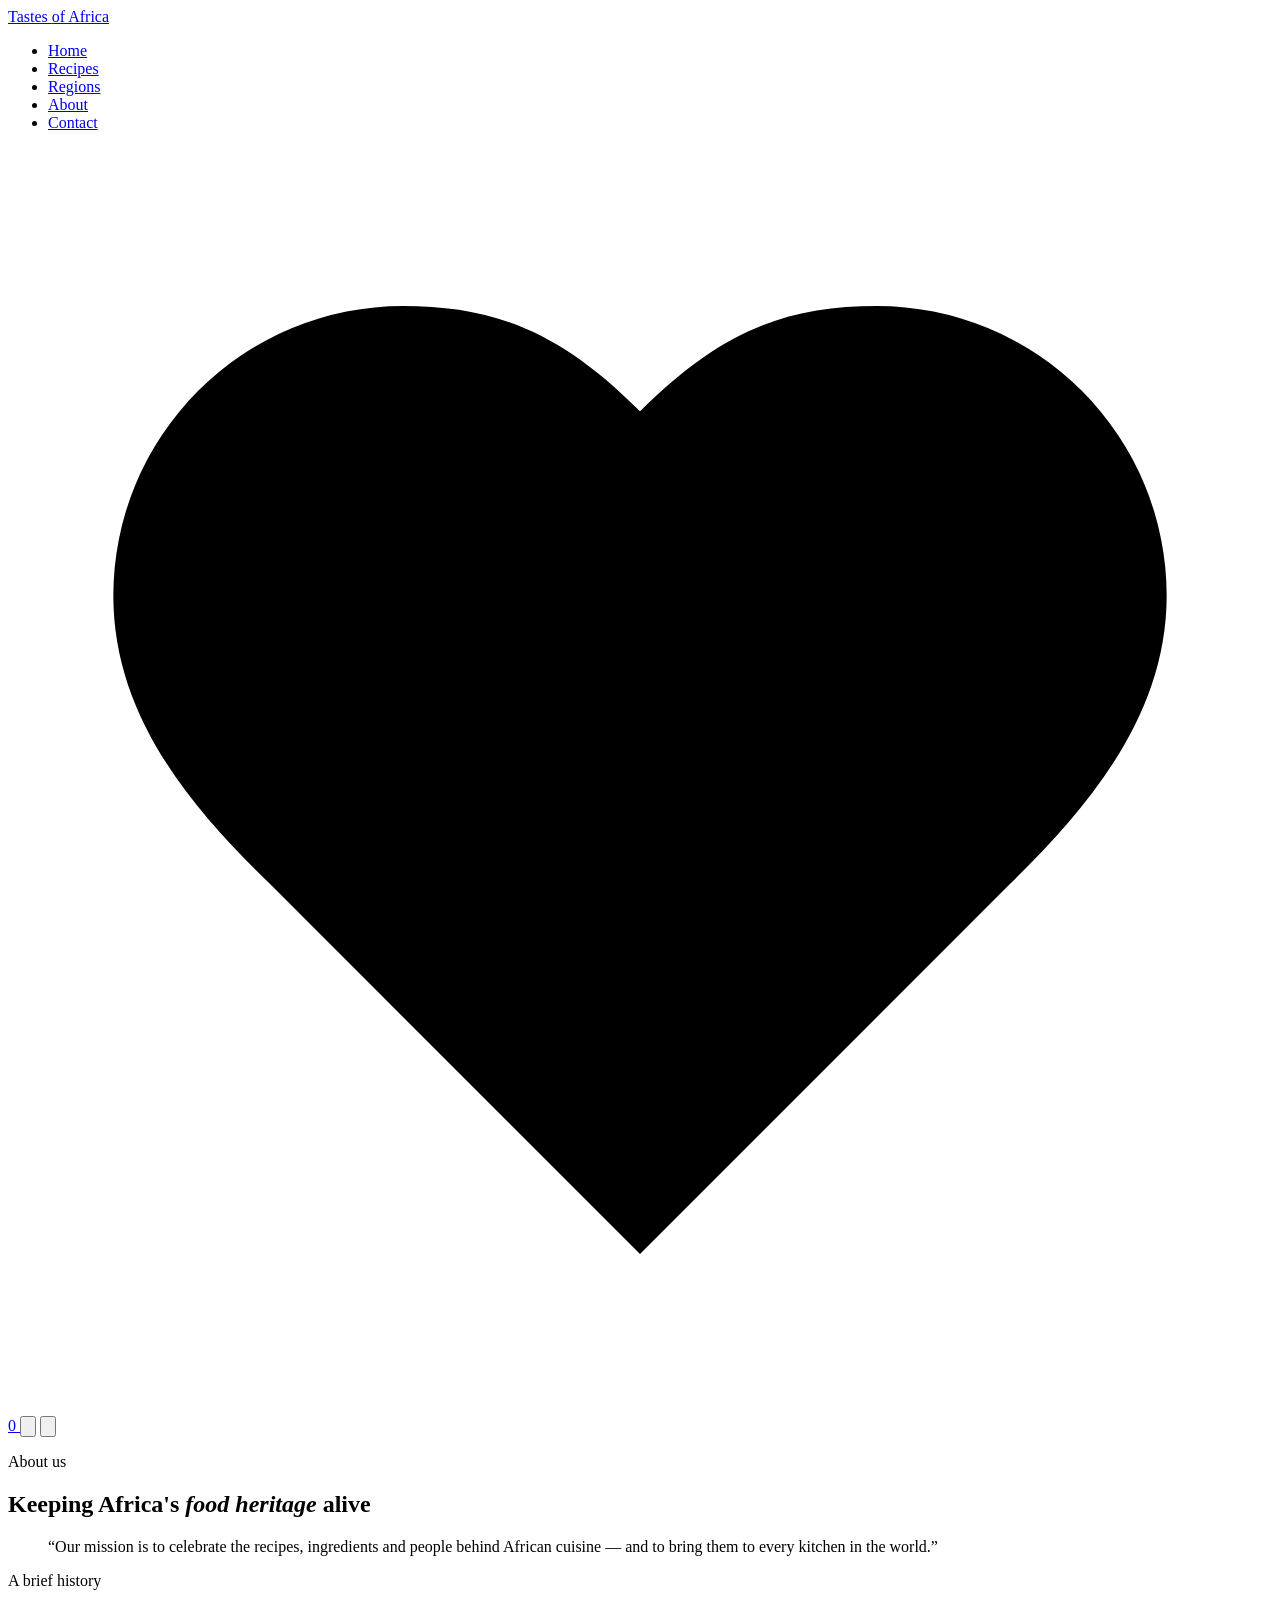
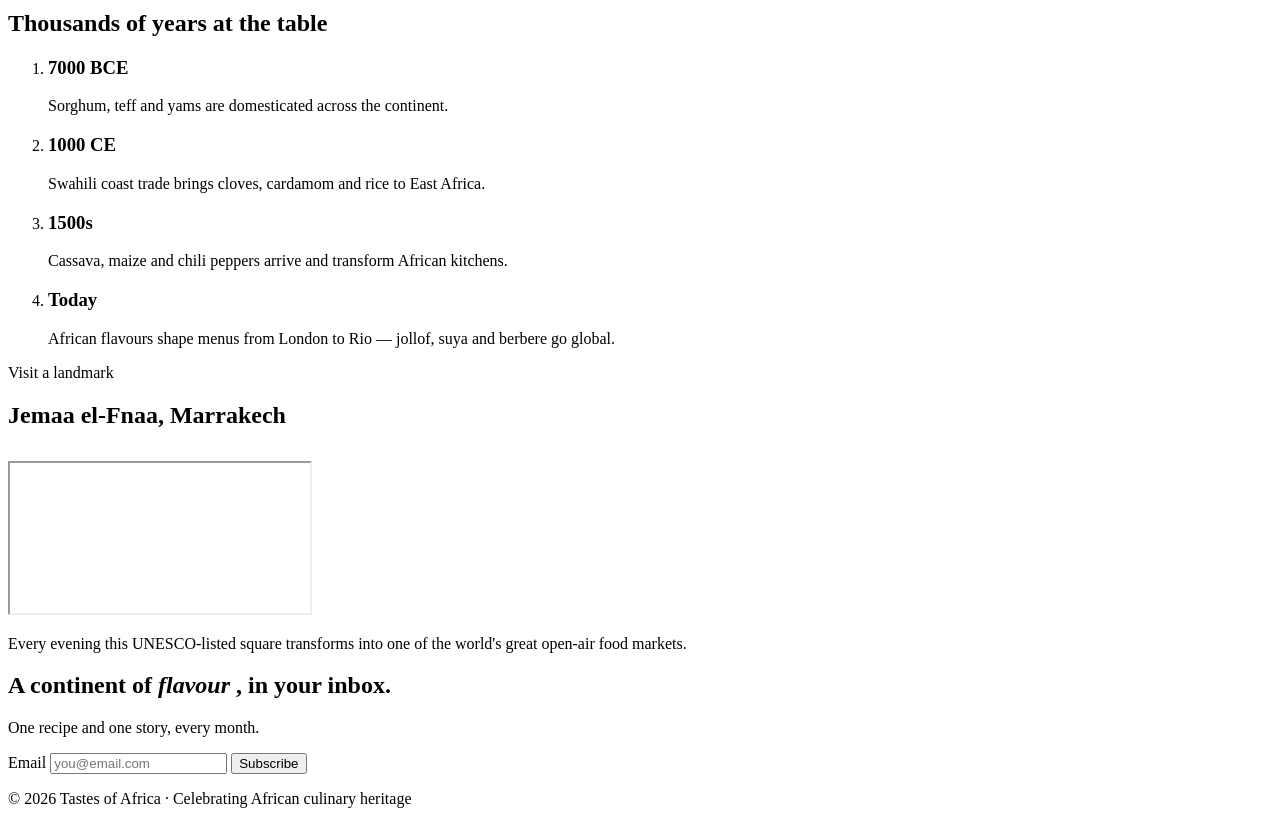
==== about.html @ 4730d207 "add about page" ====
<!doctype html>
<html lang="en">
  <head>
    <meta charset="utf-8" />
    <meta name="viewport" content="width=device-width, initial-scale=1" />
    <title>About Us — Tastes of Africa</title>
    <meta
      name="description"
      content="Our mission to celebrate and preserve African food heritage."
    />
    <link rel="preconnect" href="https://fonts.googleapis.com" />
    <link rel="preconnect" href="https://fonts.gstatic.com" crossorigin />
    <link
      href="https://fonts.googleapis.com/css2?family=Fraunces:ital,opsz,wght@0,9..144,400;0,9..144,600;1,9..144,400&family=Manrope:wght@400;600;700&display=swap"
      rel="stylesheet"
    />
    <link rel="stylesheet" href="css/styles.css" />
    <script>
      try {
        document.documentElement.dataset.theme = localStorage.getItem("toa-theme") || "dark";
      } catch (e) {
        document.documentElement.dataset.theme = "dark";
      }
    </script>
    <script src="js/script.js" defer></script>
  </head>
  <body>
    <header class="site-header">
      <nav class="wrap nav" aria-label="Main navigation">
        <a class="logo" href="index.html">
          Tastes
          <span class="gold">of Africa</span>
        </a>
        <ul class="links">
          <li><a href="index.html">Home</a></li>
          <li><a href="recipes.html">Recipes</a></li>
          <li><a href="regions.html">Regions</a></li>
          <li><a href="about.html" aria-current="page">About</a></li>
          <li><a href="contact.html">Contact</a></li>
        </ul>
        <div class="tools">
          <a class="favpill" href="recipes.html" aria-label="Favorites">
            <span class="heart">
              <svg class="ico filled" viewBox="0 0 24 24" aria-hidden="true">
                <path
                  d="M19 14c1.49-1.46 3-3.21 3-5.5A5.5 5.5 0 0 0 16.5 3c-1.76 0-3 .5-4.5 2-1.5-1.5-2.74-2-4.5-2A5.5 5.5 0 0 0 2 8.5c0 2.3 1.5 4.05 3 5.5l7 7Z"
                />
              </svg>
            </span>
            <span class="fav-count">0</span>
          </a>
          <button
            class="icon-btn"
            id="theme-toggle"
            type="button"
            aria-label="Switch to light mode"
          >
            <svg class="ico" viewBox="0 0 24 24" aria-hidden="true">
              <circle cx="12" cy="12" r="4" />
              <path d="M12 2v2" />
              <path d="M12 20v2" />
              <path d="m4.93 4.93 1.41 1.41" />
              <path d="m17.66 17.66 1.41 1.41" />
              <path d="M2 12h2" />
              <path d="M20 12h2" />
              <path d="m6.34 17.66-1.41 1.41" />
              <path d="m19.07 4.93-1.41 1.41" />
            </svg>
          </button>
          <button
            class="icon-btn"
            id="menu-btn"
            type="button"
            aria-expanded="false"
            aria-controls="mobile-nav"
            aria-label="Toggle menu"
          >
            <svg class="ico" viewBox="0 0 24 24" aria-hidden="true">
              <line x1="4" x2="20" y1="12" y2="12" />
              <line x1="4" x2="20" y1="6" y2="6" />
              <line x1="4" x2="20" y1="18" y2="18" />
            </svg>
          </button>
        </div>
      </nav>
      <ul class="mobile-nav" id="mobile-nav" hidden>
        <li><a href="index.html">Home</a></li>
        <li><a href="recipes.html">Recipes</a></li>
        <li><a href="regions.html">Regions</a></li>
        <li><a href="about.html">About</a></li>
        <li><a href="contact.html">Contact</a></li>
      </ul>
    </header>
    <main>
      <section class="wrap page-hero">
        <p class="eyebrow fade-up">About us</p>
        <h1 class="fade-up">
          Keeping Africa's
          <em class="gold">food heritage</em>
          alive
        </h1>
      </section>
      <section class="wrap">
        <blockquote class="mission">
          “Our mission is to celebrate the recipes, ingredients and people behind African cuisine —
          and to bring them to every kitchen in the world.”
        </blockquote>
      </section>
      <section class="wrap about-grid">
        <div>
          <p class="eyebrow">A brief history</p>
          <h2>Thousands of years at the table</h2>
          <ol class="timeline">
            <li>
              <h3>7000 BCE</h3>
              <p>Sorghum, teff and yams are domesticated across the continent.</p>
            </li>
            <li>
              <h3>1000 CE</h3>
              <p>Swahili coast trade brings cloves, cardamom and rice to East Africa.</p>
            </li>
            <li>
              <h3>1500s</h3>
              <p>Cassava, maize and chili peppers arrive and transform African kitchens.</p>
            </li>
            <li>
              <h3>Today</h3>
              <p>
                African flavours shape menus from London to Rio — jollof, suya and berbere go
                global.
              </p>
            </li>
          </ol>
        </div>
        <div>
          <p class="eyebrow">Visit a landmark</p>
          <h2 style="margin-bottom: 2rem">Jemaa el-Fnaa, Marrakech</h2>
          <div class="map">
            <iframe
              src="https://maps.google.com/maps?q=Jemaa%20el-Fnaa%20Marrakech&z=15&output=embed"
              title="Jemaa el-Fnaa map"
              loading="lazy"
            ></iframe>
          </div>
          <p class="muted" style="margin-top: 1rem">
            Every evening this UNESCO-listed square transforms into one of the world's great
            open-air food markets.
          </p>
        </div>
      </section>
    </main>
    <footer class="site-footer">
      <div class="wrap footer-grid">
        <div>
          <h2>
            A continent of
            <em class="gold">flavour</em>
            , in your inbox.
          </h2>
          <p class="muted">One recipe and one story, every month.</p>
        </div>
        <form class="nl-form" id="newsletter">
          <label for="nl" class="sr-only">Email</label>
          <input class="field" id="nl" type="email" required placeholder="you@email.com" />
          <button class="btn-gold" type="submit">Subscribe</button>
        </form>
      </div>
      <p class="copyright">© 2026 Tastes of Africa · Celebrating African culinary heritage</p>
    </footer>
  </body>
</html>
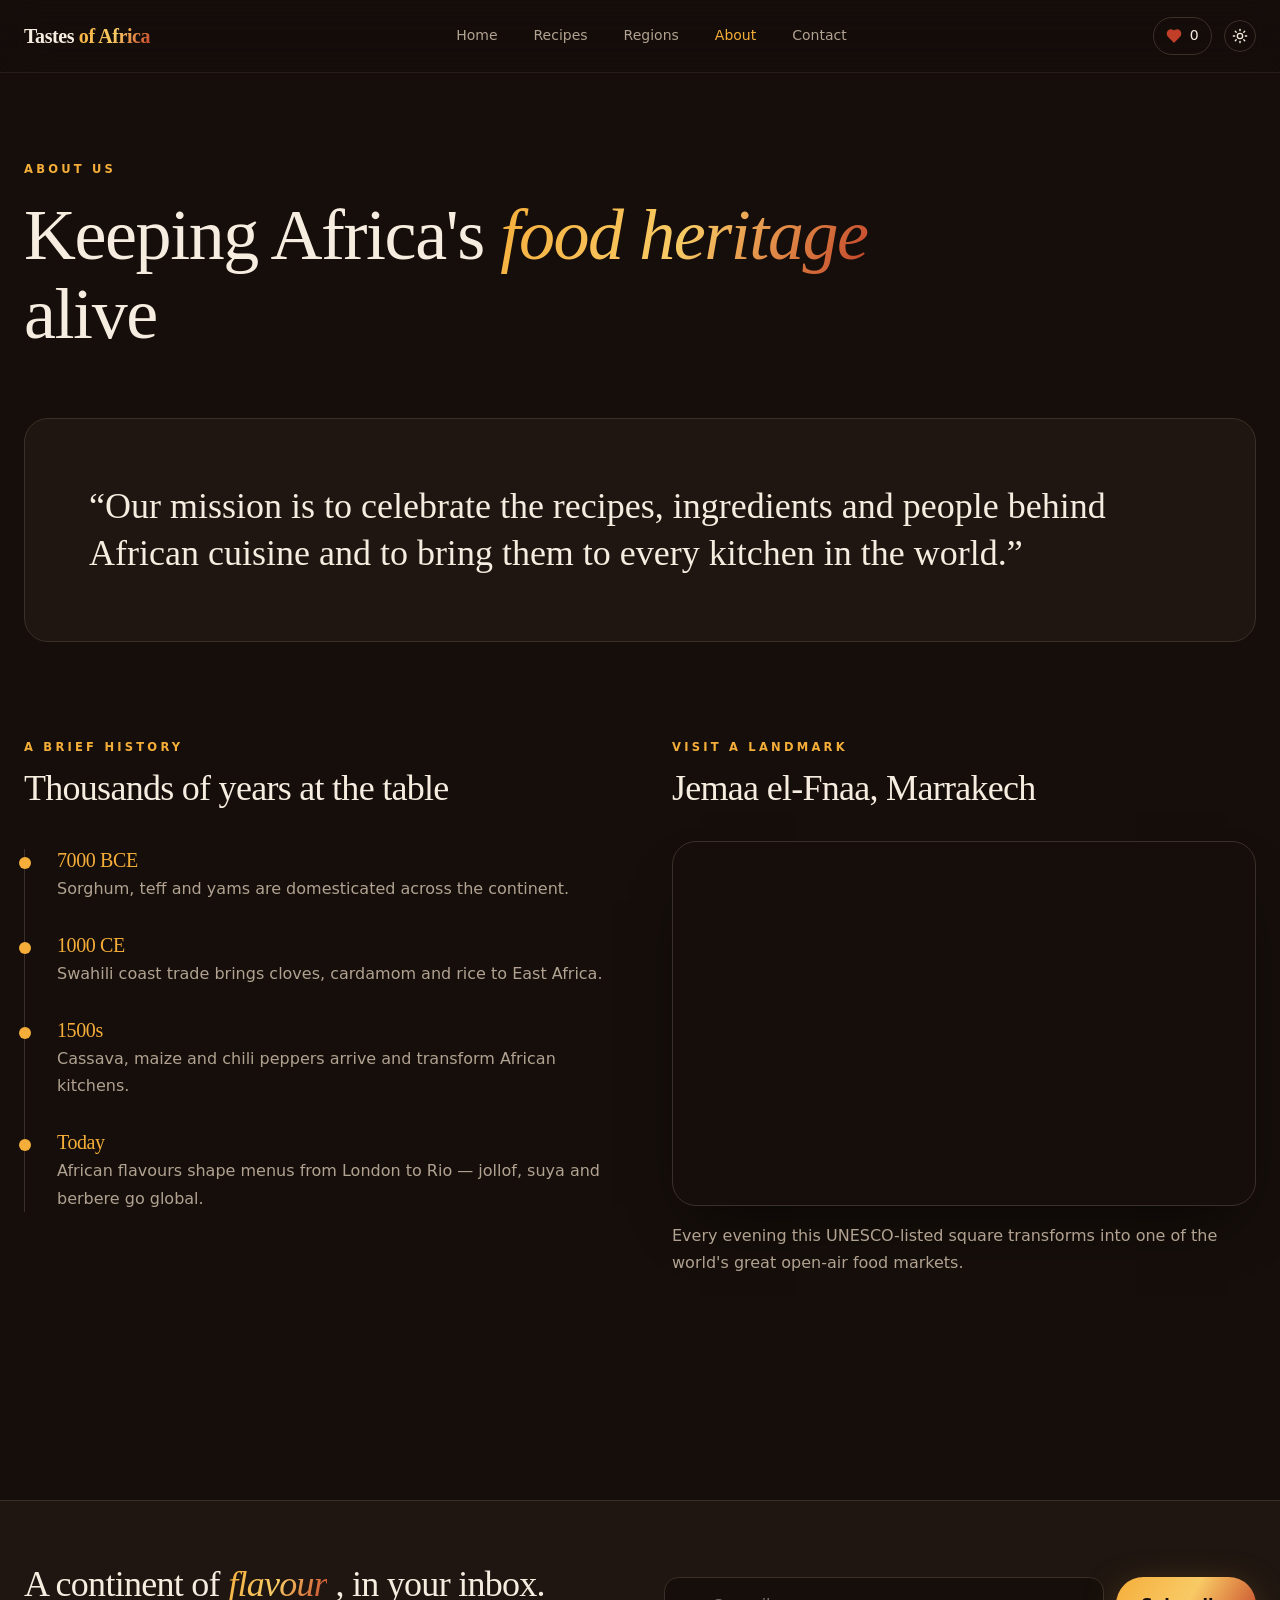
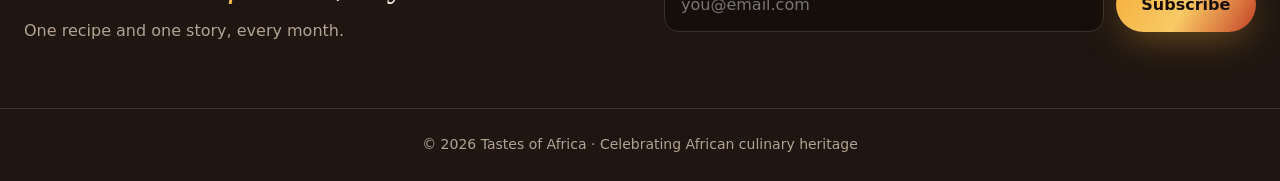
==== commit 1f4e22ba: "Update about page" ====
--- a/about.html
+++ b/about.html
@@ -102,7 +102,7 @@
       </section>
       <section class="wrap">
         <blockquote class="mission">
-          “Our mission is to celebrate the recipes, ingredients and people behind African cuisine —
+          “Our mission is to celebrate the recipes, ingredients and people behind African cuisine
           and to bring them to every kitchen in the world.”
         </blockquote>
       </section>
--- a/css/styles.css
+++ b/css/styles.css
@@ -0,0 +1,299 @@
+/* ---------- 1. Design tokens (dark by default, light via [data-theme]) ---------- */
+:root {
+  --radius: 1rem;
+  --background: oklch(0.17 0.015 50);
+  --foreground: oklch(0.95 0.02 80);
+  --card: oklch(0.21 0.018 50);
+  --secondary: oklch(0.26 0.02 50);
+  --primary: oklch(0.8 0.15 75);
+  --primary-foreground: oklch(0.18 0.02 50);
+  --primary-glow: oklch(0.86 0.13 85);
+  --muted-foreground: oklch(0.72 0.03 70);
+  --accent: oklch(0.55 0.17 32);
+  --accent-foreground: oklch(0.97 0.01 80);
+  --destructive: oklch(0.62 0.22 27);
+  --border: oklch(0.32 0.02 55);
+  --gradient-gold: linear-gradient(120deg, var(--primary), var(--primary-glow), var(--accent));
+  --shadow-card: 0 30px 60px -30px oklch(0 0 0 / 0.7);
+  --shadow-glow: 0 10px 40px -10px color-mix(in oklab, var(--primary) 50%, transparent);
+}
+[data-theme="light"] {
+  --background: oklch(0.97 0.015 80);
+  --foreground: oklch(0.22 0.02 50);
+  --card: oklch(0.995 0.008 80);
+  --secondary: oklch(0.93 0.02 80);
+  --primary: oklch(0.62 0.15 55);
+  --primary-foreground: oklch(0.99 0.01 80);
+  --primary-glow: oklch(0.5 0.14 50);
+  --muted-foreground: oklch(0.45 0.03 55);
+  --border: oklch(0.86 0.02 75);
+  --shadow-card: 0 20px 40px -25px oklch(0.3 0.05 50 / 0.35);
+}
+/* Elements that sit on top of photos always keep the dark-theme colours */
+.on-img {
+  --foreground: oklch(0.95 0.02 80);
+  --muted-foreground: oklch(0.78 0.03 70);
+  --primary: oklch(0.8 0.15 75);
+  --gradient-gold: linear-gradient(120deg, oklch(0.8 0.15 75), oklch(0.86 0.13 85), oklch(0.6 0.17 32));
+  color: var(--foreground);
+}
+
+/* ---------- 2. Base ---------- */
+*, *::before, *::after { box-sizing: border-box; border-color: var(--border); }
+html { scroll-behavior: smooth; }
+body {
+  margin: 0; background: var(--background); color: var(--foreground);
+  font: 1rem/1.7 "Manrope", system-ui, sans-serif; -webkit-font-smoothing: antialiased;
+  transition: background 0.3s, color 0.3s;
+}
+h1, h2, h3, h4 { font-family: "Fraunces", Georgia, serif; font-weight: 400; line-height: 1.1; letter-spacing: -0.02em; margin: 0; }
+p { margin: 0; }
+ul, ol { margin: 0; padding: 0; list-style: none; }
+a { color: inherit; text-decoration: none; }
+img { display: block; max-width: 100%; }
+button { font: inherit; color: inherit; cursor: pointer; }
+mark { background: color-mix(in oklab, var(--primary) 22%, transparent); color: var(--primary-glow); padding: 0 0.3em; border-radius: 0.3em; }
+::selection { background: var(--primary); color: var(--primary-foreground); }
+[hidden], .hidden { display: none !important; }
+:focus-visible { outline: 2px solid var(--primary); outline-offset: 3px; }
+
+.wrap { width: 100%; max-width: 80rem; margin-inline: auto; padding-inline: 1.5rem; }
+.section { padding-block: 7rem; }
+.section-sm { padding-block: 3rem; }
+.eyebrow { font-size: 0.72rem; letter-spacing: 0.28em; text-transform: uppercase; font-weight: 700; color: var(--primary); }
+.gold { background: var(--gradient-gold); -webkit-background-clip: text; background-clip: text; color: transparent; }
+.muted { color: var(--muted-foreground); }
+.sr-only { position: absolute; width: 1px; height: 1px; overflow: hidden; clip: rect(0 0 0 0); white-space: nowrap; }
+
+/* Section headings */
+.section-head { margin-bottom: 3rem; max-width: 42rem; }
+.section-head h2 { margin-top: 0.75rem; font-size: clamp(2.25rem, 5vw, 3rem); }
+.section-head p { margin-top: 1rem; font-size: 1.125rem; color: var(--muted-foreground); }
+
+/* ---------- Line icons (replace emojis) ---------- */
+.ico { width: 1rem; height: 1rem; flex: none; fill: none; stroke: currentColor; stroke-width: 2; stroke-linecap: round; stroke-linejoin: round; }
+.ico.filled { fill: currentColor; }
+.gold-ico { color: var(--primary); }
+
+/* ---------- 3. Buttons & form fields ---------- */
+.btn-gold, .btn-ghost {
+  display: inline-flex; align-items: center; justify-content: center; gap: 0.5rem;
+  border-radius: 999px; padding: 0.8rem 1.6rem; transition: transform 0.2s, filter 0.2s, border-color 0.2s, background 0.2s;
+}
+.btn-gold { font-weight: 700; border: 0; background: var(--gradient-gold); color: var(--primary-foreground); box-shadow: var(--shadow-glow); }
+.btn-gold:hover { transform: translateY(-2px); filter: brightness(1.08); }
+.btn-ghost { font-weight: 600; background: transparent; border: 1px solid color-mix(in oklab, var(--foreground) 30%, transparent); }
+.btn-ghost:hover { border-color: var(--primary); background: color-mix(in oklab, var(--primary) 10%, transparent); }
+.field {
+  width: 100%; border-radius: 0.9rem; border: 1px solid var(--border); background: var(--background);
+  padding: 0.8rem 1rem; color: var(--foreground); font: inherit; outline: none; transition: border-color 0.2s, box-shadow 0.2s;
+}
+.field:focus { border-color: var(--primary); box-shadow: 0 0 0 4px color-mix(in oklab, var(--primary) 25%, transparent); }
+textarea.field { resize: none; }
+
+/* ---------- 4. Header / navigation ---------- */
+.site-header {
+  position: fixed; inset: 0 0 auto 0; z-index: 50; border-bottom: 1px solid color-mix(in oklab, var(--border) 50%, transparent);
+  background: color-mix(in oklab, var(--background) 70%, transparent); backdrop-filter: blur(20px);
+}
+.nav { display: flex; align-items: center; justify-content: space-between; padding-block: 1rem; }
+.logo { font-family: "Fraunces", serif; font-size: 1.25rem; font-weight: 600; letter-spacing: -0.02em; }
+.links { display: flex; gap: 0.25rem; }
+.links a { display: block; padding: 0.5rem 1rem; border-radius: 999px; font-size: 0.875rem; color: var(--muted-foreground); transition: color 0.2s, background 0.2s; }
+.links a:hover { color: var(--foreground); background: var(--secondary); text-decoration: underline; text-underline-offset: 6px; }
+.links a[aria-current="page"] { color: var(--primary); }
+.tools { display: flex; align-items: center; gap: 0.75rem; }
+.favpill, .icon-btn {
+  display: inline-flex; align-items: center; gap: 0.5rem; border: 1px solid var(--border); border-radius: 999px;
+  padding: 0.375rem 0.75rem; font-size: 0.875rem; background: transparent; transition: border-color 0.2s;
+}
+.favpill:hover, .icon-btn:hover { border-color: var(--primary); }
+.icon-btn { padding: 0.45rem; }
+.btn-gold .ico { width: 1rem; height: 1rem; }
+.favpill .heart { display: inline-flex; color: var(--accent); }
+#menu-btn { display: none; }
+.mobile-nav { border-top: 1px solid var(--border); padding: 1rem 1.5rem; }
+.mobile-nav a { display: block; padding: 0.5rem 0; font: 1.125rem "Fraunces", serif; }
+
+/* ---------- 5. Hero (home) ---------- */
+.hero { position: relative; display: flex; align-items: flex-end; min-height: 100vh; overflow: hidden; }
+.hero .bgimg { position: absolute; inset: 0; width: 100%; height: 100%; object-fit: cover; }
+.hero-overlay { position: absolute; inset: 0; background: linear-gradient(180deg, oklch(0.12 0.01 50 / 0.35) 0%, oklch(0.12 0.01 50 / 0.6) 55%, oklch(0.17 0.015 50) 100%); }
+.hero-grid { position: relative; display: grid; grid-template-columns: 1.3fr 1fr; gap: 3rem; align-items: end; padding-top: 10rem; padding-bottom: 5rem; }
+.hero h1 { margin-top: 1.25rem; font-size: clamp(3.25rem, 8vw, 6rem); }
+.hero .lead { margin-top: 1.5rem; max-width: 36rem; font-size: 1.125rem; color: var(--muted-foreground); }
+.btns { display: flex; flex-wrap: wrap; gap: 0.75rem; margin-top: 2rem; }
+
+/* ---------- 6. Media (videos & maps) ---------- */
+.video, .map { overflow: hidden; border: 1px solid var(--border); border-radius: 1.5rem; box-shadow: var(--shadow-card); }
+.video { aspect-ratio: 16 / 9; }
+.map { aspect-ratio: 16 / 10; }
+.video iframe, .map iframe { width: 100%; height: 100%; border: 0; display: block; }
+[data-theme="dark"] .map iframe { filter: grayscale(60%) invert(90%) hue-rotate(180deg); } /* blend map into dark theme */
+
+/* ---------- 7. Recipe cards ---------- */
+.grid-4 { display: grid; gap: 1.5rem; grid-template-columns: repeat(4, 1fr); }
+.grid-3 { display: grid; gap: 1.5rem; grid-template-columns: repeat(3, 1fr); }
+.rcard { position: relative; margin: 0; overflow: hidden; border: 1px solid var(--border); border-radius: 1.5rem; background: var(--card); box-shadow: var(--shadow-card); transition: transform 0.5s; }
+.rcard:hover { transform: translateY(-4px); }
+.rimg { aspect-ratio: 4 / 5; overflow: hidden; }
+.rimg img { width: 100%; height: 100%; object-fit: cover; transition: transform 0.7s; }
+.rcard:hover .rimg img { transform: scale(1.05); }
+.shade { position: absolute; inset: 0; background: linear-gradient(to top, oklch(0.17 0.015 50), oklch(0.17 0.015 50 / 0.3), transparent); }
+.rcard figcaption { position: absolute; inset: auto 0 0 0; padding: 1.5rem; }
+.rcard h3 { margin-top: 0.5rem; font-size: 1.875rem; }
+.rcard h3 a { display: flex; align-items: center; justify-content: space-between; }
+.rcard h3 a::after { content: ""; position: absolute; inset: 0; z-index: 1; } /* whole card is clickable */
+.rcard .arrow { width: 1.5rem; height: 1.5rem; color: var(--primary); transition: transform 0.3s; }
+.rcard:hover .arrow { transform: rotate(45deg); }
+.rcard .tag { margin-top: 0.5rem; font-size: 0.875rem; color: var(--muted-foreground); }
+.rcard .time { display: flex; align-items: center; gap: 0.375rem; margin-top: 0.75rem; font-size: 0.75rem; color: var(--muted-foreground); }
+.fav-btn {
+  position: absolute; top: 1rem; right: 1rem; z-index: 2; display: inline-flex; align-items: center; gap: 0.375rem;
+  border: 1px solid var(--border); border-radius: 999px; padding: 0.375rem 0.75rem; font-size: 0.75rem; font-weight: 600;
+  background: color-mix(in oklab, oklch(0.17 0.015 50) 60%, transparent); color: oklch(0.95 0.02 80); backdrop-filter: blur(8px); transition: all 0.2s;
+}
+.fav-btn:hover { border-color: var(--accent); }
+.fav-btn.on { background: var(--accent); border-color: var(--accent); color: var(--accent-foreground); }
+.fav-btn .ico { width: 0.875rem; height: 0.875rem; }
+.fav-btn.inline { position: static; color: var(--foreground); background: transparent; }
+.fav-btn.inline.on { color: var(--accent-foreground); background: var(--accent); }
+
+/* ---------- 8. Region tiles / rows ---------- */
+.rtile { position: relative; display: block; overflow: hidden; border: 1px solid var(--border); border-radius: 1.5rem; background: var(--dark, oklch(0.17 0.015 50)); }
+.rtile img { width: 100%; height: 20rem; object-fit: cover; opacity: 0.6; transition: transform 0.7s, opacity 0.7s; }
+.rtile:hover img { transform: scale(1.05); opacity: 0.8; }
+.rtile-text { position: absolute; inset: 0; display: flex; flex-direction: column; justify-content: flex-end; padding: 1.75rem; background: linear-gradient(to top, oklch(0.17 0.015 50), transparent); }
+.rtile .num { font: 0.875rem "Fraunces", serif; color: var(--primary); }
+.rtile h3 { font-size: 1.875rem; }
+.rtile p { margin-top: 0.25rem; font-size: 0.875rem; color: var(--muted-foreground); }
+.rrow { display: grid; grid-template-columns: 1fr 1.4fr; overflow: hidden; border: 1px solid var(--border); border-radius: 1.5rem; background: var(--card); margin-bottom: 1.5rem; transition: border-color 0.2s; }
+.rrow:hover { border-color: var(--primary); }
+.rrow img { width: 100%; height: 100%; min-height: 18rem; object-fit: cover; }
+.rrow .body { padding: 2.5rem; }
+.rrow .num { font-family: "Fraunces", serif; color: var(--primary); }
+.rrow h2 { margin-top: 0.5rem; font-size: 3rem; }
+.rrow .body > p { margin-top: 1rem; color: var(--muted-foreground); }
+.rrow .chips { display: flex; flex-wrap: wrap; gap: 0.5rem; margin-top: 1.5rem; }
+.rrow .more { display: inline-flex; align-items: center; gap: 0.5rem; margin-top: 2rem; font-weight: 600; color: var(--primary); }
+.panel { border: 1px solid var(--border); border-radius: 1.5rem; background: var(--card); padding: 2rem; }
+.panel h2 { font-size: 1.5rem; }
+.panel .chips { display: flex; flex-wrap: wrap; gap: 0.5rem; margin-top: 1.25rem; }
+.chip { border: 1px solid var(--border); border-radius: 999px; padding: 0.25rem 0.75rem; font-size: 0.875rem; }
+
+/* ---------- 9. Trends (articles) ---------- */
+.trends { display: grid; grid-template-columns: repeat(3, 1fr); gap: 1px; overflow: hidden; border: 1px solid var(--border); border-radius: 1.5rem; background: var(--border); }
+.trends article { background: var(--card); padding: 2rem; transition: background 0.2s; }
+.trends article:hover { background: var(--secondary); }
+.trends h3 { margin-top: 1rem; font-size: 1.5rem; }
+.trends p { margin-top: 0.75rem; color: var(--muted-foreground); }
+.trends time { font-size: 0.72rem; letter-spacing: 0.28em; text-transform: uppercase; font-weight: 700; color: var(--primary); }
+
+/* ---------- 10. Inner-page hero ---------- */
+.page-hero { padding-top: 10rem; padding-bottom: 4rem; }
+.page-hero h1 { margin-top: 1rem; max-width: 56rem; font-size: clamp(3rem, 7vw, 4.5rem); }
+.page-hero p.intro { margin-top: 1.5rem; max-width: 42rem; font-size: 1.125rem; color: var(--muted-foreground); }
+
+/* ---------- 11. Recipes page: filter bar ---------- */
+.filters { display: flex; flex-wrap: wrap; gap: 0.5rem; margin-bottom: 2.5rem; }
+.filter-btn { border: 1px solid var(--border); border-radius: 999px; padding: 0.5rem 1.25rem; font-size: 0.875rem; font-weight: 600; background: transparent; color: var(--muted-foreground); transition: all 0.2s; }
+.filter-btn:hover { border-color: var(--primary); color: var(--foreground); }
+.filter-btn.active { border-color: var(--primary); background: var(--primary); color: var(--primary-foreground); }
+.empty { padding: 3rem 0; color: var(--muted-foreground); }
+
+/* ---------- 12. Single recipe page ---------- */
+.back { display: inline-flex; align-items: center; gap: 0.5rem; font-size: 0.875rem; color: var(--muted-foreground); }
+.back:hover { color: var(--primary); }
+.recipe-top { display: grid; grid-template-columns: 1fr 1fr; gap: 3rem; align-items: center; margin-top: 2rem; }
+.recipe-top h1 { margin-top: 1rem; font-size: clamp(3rem, 6vw, 4.5rem); }
+.recipe-top .tagline { margin-top: 1rem; font-size: 1.25rem; color: var(--primary-glow); }
+.recipe-top .desc { margin-top: 1.5rem; color: var(--muted-foreground); }
+.meta span { display: inline-flex; align-items: center; gap: 0.5rem; }
+.meta { display: flex; flex-wrap: wrap; align-items: center; gap: 1.5rem; margin-top: 2rem; font-size: 0.875rem; }
+.recipe-top img { width: 100%; aspect-ratio: 1; object-fit: cover; border-radius: 1.5rem; box-shadow: var(--shadow-card); }
+.recipe-body { display: grid; grid-template-columns: 1fr 1.4fr; gap: 3rem; margin-top: 6rem; }
+.recipe-body aside { height: fit-content; position: sticky; top: 7rem; border: 1px solid var(--border); border-radius: 1.5rem; background: var(--card); padding: 2rem; }
+.recipe-body h2 { font-size: 1.875rem; }
+.scaler { display: flex; align-items: center; gap: 0.75rem; margin-top: 1.25rem; font-size: 0.875rem; }
+.scaler button { width: 2rem; height: 2rem; border-radius: 50%; border: 1px solid var(--border); background: transparent; }
+.scaler button:hover { border-color: var(--primary); color: var(--primary); }
+.scaler output { min-width: 2ch; text-align: center; font-weight: 700; }
+.ing-list { margin-top: 1.25rem; }
+.ing-list li { display: flex; gap: 0.75rem; padding-bottom: 0.75rem; margin-bottom: 0.75rem; border-bottom: 1px solid color-mix(in oklab, var(--border) 60%, transparent); }
+.ing-list li:last-child { border: 0; margin: 0; padding: 0; }
+.ing-list li::before { content: ""; flex: none; width: 6px; height: 6px; margin-top: 0.7rem; border-radius: 50%; background: var(--primary); }
+.nutrition { margin-top: 2.5rem; }
+.nutrition h3 { font-size: 1.5rem; }
+.nutrition h3 small { font: 0.875rem "Manrope", sans-serif; color: var(--muted-foreground); }
+table { width: 100%; margin-top: 1rem; font-size: 0.875rem; border-collapse: collapse; }
+th, td { padding: 0.5rem 0; border-bottom: 1px solid color-mix(in oklab, var(--border) 60%, transparent); }
+th { text-align: left; font-weight: 500; color: var(--muted-foreground); }
+td { text-align: right; font-weight: 600; }
+tr:last-child th, tr:last-child td { border: 0; }
+details { border: 1px solid var(--border); border-radius: 1.5rem; background: var(--card); padding: 2rem; }
+summary { display: flex; align-items: center; justify-content: space-between; cursor: pointer; list-style: none; font: 1.875rem "Fraunces", serif; }
+summary::-webkit-details-marker { display: none; }
+summary span { color: var(--primary); transition: transform 0.2s; }
+details[open] summary span { transform: rotate(45deg); }
+details ol { margin-top: 1.5rem; display: grid; gap: 1.25rem; }
+details li { display: flex; gap: 1.25rem; }
+details li b { font: 1.875rem "Fraunces", serif; font-weight: 400; color: var(--primary); }
+details li p { padding-top: 0.4rem; }
+.stack > * + * { margin-top: 3rem; }
+.stack h2 { margin-bottom: 1.25rem; }
+
+/* ---------- 13. About ---------- */
+.mission { margin: 0; border: 1px solid var(--border); border-radius: 1.5rem; background: var(--card); padding: 4rem; font: clamp(1.75rem, 3vw, 2.25rem)/1.3 "Fraunces", serif; }
+.about-grid { display: grid; grid-template-columns: 1fr 1fr; gap: 4rem; padding-block: 6rem; }
+.about-grid h2 { margin-top: 0.75rem; font-size: 2.25rem; }
+.timeline { margin-top: 2.5rem; padding-left: 2rem; border-left: 1px solid var(--border); display: grid; gap: 2rem; }
+.timeline li { position: relative; }
+.timeline li::before { content: ""; position: absolute; left: -2.35rem; top: 0.5rem; width: 12px; height: 12px; border-radius: 50%; background: var(--primary); box-shadow: var(--shadow-glow); }
+.timeline h3 { font-size: 1.25rem; color: var(--primary); }
+.timeline p { margin-top: 0.25rem; color: var(--muted-foreground); }
+
+/* ---------- 14. Contact form ---------- */
+.contact { max-width: 48rem; margin-inline: auto; padding-inline: 1.5rem; }
+.form { display: grid; grid-template-columns: 1fr 1fr; gap: 1.5rem; border: 1px solid var(--border); border-radius: 1.5rem; background: var(--card); padding: 3rem; }
+.form .full { grid-column: 1 / -1; }
+.form label { display: block; margin-bottom: 0.5rem; font-size: 0.875rem; font-weight: 600; }
+.error { margin-top: 0.5rem; font-size: 0.875rem; color: var(--destructive); }
+.thanks { border: 1px solid var(--primary); border-radius: 1.5rem; background: var(--card); padding: 3rem; text-align: center; box-shadow: var(--shadow-glow); }
+.thanks h2 { font-size: 2.25rem; }
+.thanks p { margin-top: 0.75rem; color: var(--muted-foreground); }
+
+/* ---------- 15. Footer & newsletter ---------- */
+.site-footer { margin-top: 8rem; border-top: 1px solid var(--border); background: var(--card); }
+.footer-grid { display: grid; grid-template-columns: 1fr 1fr; gap: 3rem; padding-block: 4rem; }
+.footer-grid h2 { font-size: 2.25rem; }
+.footer-grid p.muted { margin-top: 0.75rem; }
+.nl-form { display: flex; gap: 0.75rem; align-self: center; }
+.nl-form .field { flex: 1; }
+.nl-done { align-self: center; font-size: 1.125rem; color: var(--primary); }
+.copyright { border-top: 1px solid var(--border); padding: 1.5rem; text-align: center; font-size: 0.875rem; color: var(--muted-foreground); }
+
+/* ---------- 16. Animation ---------- */
+.fade-up { animation: fade-up 0.8s cubic-bezier(0.2, 0.7, 0.2, 1) both; }
+@keyframes fade-up { from { opacity: 0; transform: translateY(24px); } to { opacity: 1; transform: none; } }
+@media (prefers-reduced-motion: reduce) { * { animation: none !important; transition: none !important; } }
+
+/* ---------- 17. Responsive ---------- */
+@media (max-width: 1024px) {
+  .grid-4 { grid-template-columns: repeat(2, 1fr); }
+  .grid-3 { grid-template-columns: repeat(2, 1fr); }
+  .hero-grid, .recipe-top, .recipe-body, .about-grid, .footer-grid { grid-template-columns: 1fr; }
+  .recipe-body aside { position: static; }
+}
+@media (max-width: 768px) {
+  .links { display: none; }
+  #menu-btn { display: inline-flex; }
+  .section { padding-block: 4rem; }
+  .trends, .rrow, .form { grid-template-columns: 1fr; }
+  .grid-3 { grid-template-columns: 1fr; }
+  .three-col { grid-template-columns: 1fr !important; }
+  .mission, .form { padding: 2rem; }
+  .nl-form { flex-direction: column; }
+}
+@media (max-width: 560px) {
+  .grid-4 { grid-template-columns: 1fr; }
+}
